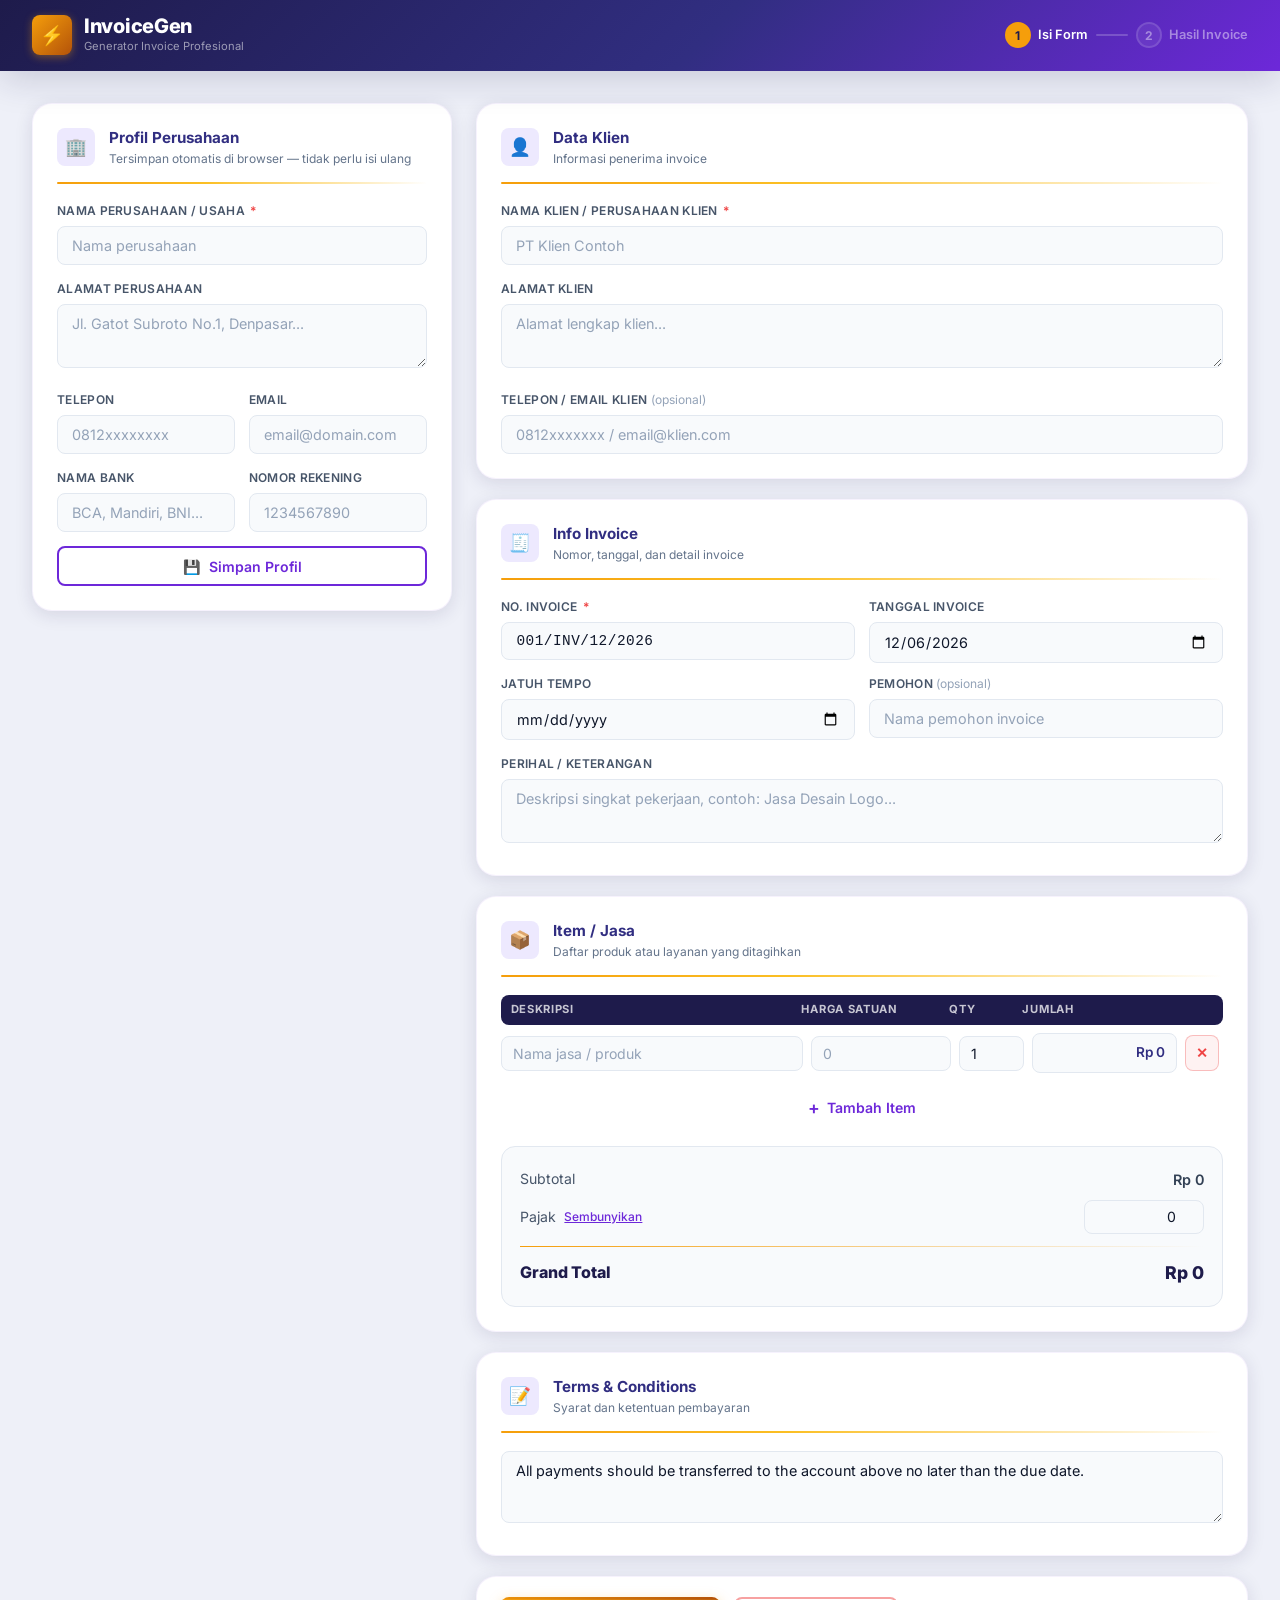
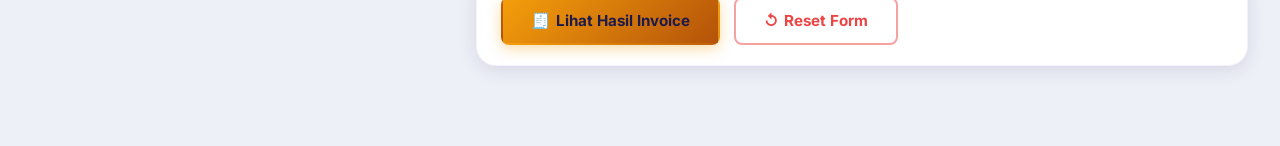
==== index.html @ cfbe99f2 "Invoice Generator" ====
<!DOCTYPE html>
<html lang="id">
<head>
  <meta charset="UTF-8" />
  <meta name="viewport" content="width=device-width, initial-scale=1.0" />
  <title>InvoiceGen — Buat Invoice Profesional</title>
  <meta name="description" content="Generator invoice profesional. Isi form, preview, download PDF, dan sinkronisasi ke Google Sheets." />
  <link rel="preconnect" href="https://fonts.googleapis.com" />
  <link rel="preconnect" href="https://fonts.gstatic.com" crossorigin />
  <link href="https://fonts.googleapis.com/css2?family=Inter:ital,wght@0,300;0,400;0,500;0,600;0,700;0,800;0,900;1,400&display=swap" rel="stylesheet" />
  <link rel="stylesheet" href="style.css" />
</head>
<body class="page-form">

  <!-- ═══════════════════ HEADER ═══════════════════ -->
  <header class="topbar">
    <div class="topbar-inner">
      <div class="topbar-brand">
        <div class="brand-logo">
          <span class="brand-icon">⚡</span>
        </div>
        <div>
          <h1 class="brand-name">InvoiceGen</h1>
          <p class="brand-sub">Generator Invoice Profesional</p>
        </div>
      </div>
      <nav class="topbar-steps">
        <div class="step step-active" id="step1-indicator">
          <span class="step-num">1</span>
          <span class="step-label">Isi Form</span>
        </div>
        <div class="step-divider"></div>
        <div class="step" id="step2-indicator">
          <span class="step-num">2</span>
          <span class="step-label">Hasil Invoice</span>
        </div>
      </nav>
    </div>
  </header>

  <!-- ═══════════════════ MAIN ═══════════════════ -->
  <main class="form-main">
    <div class="form-container">

      <!-- ─── COLUMN A: Profil & Pengaturan ─── -->
      <div class="form-col col-left">

        <!-- ░░ 1. PROFIL PERUSAHAAN ░░ -->
        <section class="card" id="section-profil">
          <div class="card-head">
            <div class="card-head-icon">🏢</div>
            <div>
              <h2 class="card-title">Profil Perusahaan</h2>
              <p class="card-desc">Tersimpan otomatis di browser — tidak perlu isi ulang</p>
            </div>
            <span class="badge badge-saved" id="profilBadge" style="display:none">✓ Tersimpan</span>
          </div>

          <div class="divider-gold"></div>

          <div class="field-group">
            <label class="label" for="namaPerusahaan">Nama Perusahaan / Usaha <span class="req">*</span></label>
            <input class="input" type="text" id="namaPerusahaan" placeholder="Nama perusahaan" />
          </div>

          <div class="field-group">
            <label class="label" for="alamatPerusahaan">Alamat Perusahaan</label>
            <textarea class="textarea" id="alamatPerusahaan" rows="2" placeholder="Jl. Gatot Subroto No.1, Denpasar..."></textarea>
          </div>

          <div class="field-row">
            <div class="field-group">
              <label class="label" for="teleponPerusahaan">Telepon</label>
              <input class="input" type="text" id="teleponPerusahaan" placeholder="0812xxxxxxxx" />
            </div>
            <div class="field-group">
              <label class="label" for="emailPerusahaan">Email</label>
              <input class="input" type="email" id="emailPerusahaan" placeholder="email@domain.com" />
            </div>
          </div>

          <div class="field-row">
            <div class="field-group">
              <label class="label" for="namaBank">Nama Bank</label>
              <input class="input" type="text" id="namaBank" placeholder="BCA, Mandiri, BNI..." />
            </div>
            <div class="field-group">
              <label class="label" for="nomorRekening">Nomor Rekening</label>
              <input class="input" type="text" id="nomorRekening" placeholder="1234567890" />
            </div>
          </div>

          <button class="btn btn-outline-purple w-full" id="btnSimpanProfil" onclick="simpanProfil()">
            💾 &nbsp;Simpan Profil
          </button>
        </section>

        <!-- ░░ 2. INTEGRASI GOOGLE SHEET ░░ -->
        <!-- <section class="card" id="section-gas" hidden>
          <div class="card-head">
            <div class="card-head-icon">📊</div>
            <div>
              <h2 class="card-title">Sinkronisasi Google Sheet</h2>
              <p class="card-desc">Simpan rekap invoice ke Google Sheets otomatis</p>
            </div>
          </div>
          <div class="divider-gold"></div>

          <details class="accordion">
            <summary class="accordion-summary">
              <span>📋 Cara Setup Google Apps Script</span>
              <span class="accordion-arrow">▼</span>
            </summary>
            <div class="accordion-body">
              <div class="step-guide">
                <div class="step-item">
                  <span class="step-badge">1</span>
                  <span>Buka Google Sheet Anda &amp; masuk ke menu <strong>Ekstensi &gt; Apps Script</strong>.</span>
                </div>
                <div class="step-item">
                  <span class="step-badge">2</span>
                  <span>Salin kode script di bawah ini, hapus kode lama di Apps Script, lalu tempelkan.</span>
                </div>
                <button class="btn btn-outline-purple btn-sm w-full" onclick="copyGASCode()" style="margin:.3rem 0;">
                  📋 Copy Kode Apps Script
                </button>
                <div class="step-item">
                  <span class="step-badge">3</span>
                  <span>Klik <strong>Deploy &gt; New deployment</strong>, pilih tipe <strong>Web app</strong>.</span>
                </div>
                <div class="step-item">
                  <span class="step-badge">4</span>
                  <span>Set <em>Execute as: Me</em> dan <em>Who has access: Anyone (Siapa Saja)</em>. Lalu Deploy.</span>
                </div>
                <div class="step-item">
                  <span class="step-badge">5</span>
                  <span>Salin URL Web App yang dihasilkan &amp; tempel ke variabel <code>GAS_URL</code> di <code>app.js</code> / <code>invoice.js</code>.</span>
                </div>
              </div>
            </div>
          </details>
        </section> -->

      </div>

      <!-- ─── COLUMN B: Data Invoice ─── -->
      <div class="form-col col-right">

        <!-- ░░ 3. DATA KLIEN ░░ -->
        <section class="card" id="section-klien">
          <div class="card-head">
            <div class="card-head-icon">👤</div>
            <div>
              <h2 class="card-title">Data Klien</h2>
              <p class="card-desc">Informasi penerima invoice</p>
            </div>
          </div>
          <div class="divider-gold"></div>

          <div class="field-group">
            <label class="label" for="namaKlien">Nama Klien / Perusahaan Klien <span class="req">*</span></label>
            <input class="input" type="text" id="namaKlien" placeholder="PT Klien Contoh" />
          </div>

          <div class="field-group">
            <label class="label" for="alamatKlien">Alamat Klien</label>
            <textarea class="textarea" id="alamatKlien" rows="2" placeholder="Alamat lengkap klien..."></textarea>
          </div>

          <div class="field-group">
            <label class="label" for="kontakKlien">Telepon / Email Klien <span class="optional">(opsional)</span></label>
            <input class="input" type="text" id="kontakKlien" placeholder="0812xxxxxxx / email@klien.com" />
          </div>
        </section>

        <!-- ░░ 4. INFO INVOICE ░░ -->
        <section class="card" id="section-info">
          <div class="card-head">
            <div class="card-head-icon">🧾</div>
            <div>
              <h2 class="card-title">Info Invoice</h2>
              <p class="card-desc">Nomor, tanggal, dan detail invoice</p>
            </div>
          </div>
          <div class="divider-gold"></div>

          <div class="field-row">
            <div class="field-group">
              <label class="label" for="noInvoice">No. Invoice <span class="req">*</span></label>
              <input class="input input-mono" type="text" id="noInvoice" placeholder="001/INV/09/2026" />
            </div>
            <div class="field-group">
              <label class="label" for="tanggalInvoice">Tanggal Invoice</label>
              <input class="input" type="date" id="tanggalInvoice" />
            </div>
          </div>

          <div class="field-row">
            <div class="field-group">
              <label class="label" for="jatuhTempo">Jatuh Tempo</label>
              <input class="input" type="date" id="jatuhTempo" />
            </div>
            <div class="field-group">
              <label class="label" for="pemohon">Pemohon <span class="optional">(opsional)</span></label>
              <input class="input" type="text" id="pemohon" placeholder="Nama pemohon invoice" />
            </div>
          </div>

          <div class="field-group">
            <label class="label" for="perihal">Perihal / Keterangan</label>
            <textarea class="textarea" id="perihal" rows="2" placeholder="Deskripsi singkat pekerjaan, contoh: Jasa Desain Logo..."></textarea>
          </div>
        </section>

        <!-- ░░ 5. ITEM / JASA ░░ -->
        <section class="card" id="section-items">
          <div class="card-head">
            <div class="card-head-icon">📦</div>
            <div>
              <h2 class="card-title">Item / Jasa</h2>
              <p class="card-desc">Daftar produk atau layanan yang ditagihkan</p>
            </div>
          </div>
          <div class="divider-gold"></div>

          <!-- Table header -->
          <div class="item-header">
            <span class="ih-desc">Deskripsi</span>
            <span class="ih-price">Harga Satuan</span>
            <span class="ih-qty">QTY</span>
            <span class="ih-total">Jumlah</span>
            <span class="ih-act"></span>
          </div>

          <div id="itemsContainer"></div>

          <button class="btn btn-add" onclick="tambahItem()">
            <span class="btn-add-icon">+</span> Tambah Item
          </button>

          <!-- Ringkasan -->
          <div class="summary-box">
            <div class="summary-row">
              <span class="summary-key">Subtotal</span>
              <span class="summary-val" id="subtotalDisplay">Rp 0</span>
            </div>
            <div class="summary-row" id="taxRowForm">
              <span class="summary-key">
                Pajak
                <button class="btn-link" id="btnTogglePajak" onclick="togglePajak()">Sembunyikan</button>
              </span>
              <input class="input input-sm input-right" type="number" id="pajakInput" value="0" min="0"
                     placeholder="0" oninput="hitungTotals()" />
            </div>
            <div class="summary-divider"></div>
            <div class="summary-row summary-grand-row">
              <span class="summary-grand-key">Grand Total</span>
              <span class="summary-grand-val" id="grandTotalDisplay">Rp 0</span>
            </div>
          </div>
        </section>

        <!-- ░░ 6. TERMS & CONDITIONS ░░ -->
        <section class="card" id="section-terms">
          <div class="card-head">
            <div class="card-head-icon">📝</div>
            <div>
              <h2 class="card-title">Terms &amp; Conditions</h2>
              <p class="card-desc">Syarat dan ketentuan pembayaran</p>
            </div>
          </div>
          <div class="divider-gold"></div>

          <div class="field-group">
            <textarea class="textarea" id="termsInput" rows="3"
              placeholder="All payments should be transferred to the account above no later than the due date.">All payments should be transferred to the account above no later than the due date.</textarea>
          </div>
        </section>

        <!-- ░░ ACTION BAR ░░ -->
        <div class="action-bar">
          <button class="btn btn-primary btn-action" id="btnGenerateInvoice" onclick="generateInvoice()">
            <span>🧾</span> Lihat Hasil Invoice
          </button>
          <button class="btn btn-outline-red btn-action" onclick="resetForm()">
            <span>↺</span> Reset Form
          </button>
        </div>

      </div>
    </div>
  </main>

  <!-- Toast -->
  <div class="toast" id="toast"></div>

  <script src="app.js"></script>
</body>
</html>
---- style.css ----
/* ════════════════════════════════════════════════
   INVOICEGEN — style.css
   Theme: Deep Purple + Amber Gold + Cyan Accent
   Font : Inter (Google Fonts)
   ════════════════════════════════════════════════ */

/* ── TOKENS ── */
:root {
  /* Purple palette */
  --p900: #1e1b4b;
  --p800: #272375;
  --p700: #312e81;
  --p600: #3d3a9e;
  --p500: #4c1d95;
  --p400: #6d28d9;
  --p300: #8b5cf6;
  --p100: #ede9fe;
  --p50 : #f5f3ff;
  /* Gold */
  --g600: #b45309;
  --g500: #d97706;
  --g400: #f59e0b;
  --g300: #fbbf24;
  --g100: #fef3c7;
  /* Cyan */
  --c500: #0891b2;
  --c400: #06b6d4;
  --c300: #22d3ee;
  --c100: #cffafe;
  /* Neutrals */
  --n900: #0f172a;
  --n800: #1e293b;
  --n700: #334155;
  --n600: #475569;
  --n500: #64748b;
  --n400: #94a3b8;
  --n300: #cbd5e1;
  --n200: #e2e8f0;
  --n100: #f1f5f9;
  --n50 : #f8fafc;
  /* Status */
  --red : #ef4444;
  --green:#22c55e;
  /* Misc */
  --white:#ffffff;
  --bg   :#eef0f8;
  --r-sm : 8px;
  --r-md : 14px;
  --r-lg : 20px;
  --shadow-sm: 0 1px 4px rgba(15,23,42,.08);
  --shadow-md: 0 4px 18px rgba(30,27,75,.12);
  --shadow-lg: 0 8px 36px rgba(30,27,75,.18);
  --shadow-xl: 0 16px 56px rgba(30,27,75,.22);
  --trans: all .22s cubic-bezier(.4,0,.2,1);
}

/* ── RESET ── */
*,*::before,*::after{box-sizing:border-box;margin:0;padding:0}
html{scroll-behavior:smooth;font-size:16px}
body{font-family:'Inter',-apple-system,BlinkMacSystemFont,sans-serif;background:var(--bg);color:var(--n900);line-height:1.6;min-height:100vh}
a{color:var(--p400);text-decoration:none}
a:hover{text-decoration:underline}
button{font-family:inherit;cursor:pointer}

/* ── SCROLLBAR ── */
::-webkit-scrollbar{width:5px;height:5px}
::-webkit-scrollbar-track{background:var(--n100)}
::-webkit-scrollbar-thumb{background:var(--p400);border-radius:99px}

/* ════════════════════════════════════════════════
   TOP BAR
   ════════════════════════════════════════════════ */
.topbar{
  background: linear-gradient(135deg, var(--p900) 0%, var(--p700) 55%, var(--p400) 100%);
  box-shadow: var(--shadow-lg);
  position: sticky;
  top: 0;
  z-index: 200;
}
.topbar-inner{
  max-width: 1280px;
  margin: 0 auto;
  padding: .9rem 2rem;
  display: flex;
  align-items: center;
  justify-content: space-between;
  gap: 1rem;
}
.topbar-brand{display:flex;align-items:center;gap:.75rem}
.brand-logo{
  width: 40px;height:40px;
  background: linear-gradient(135deg,var(--g400),var(--g600));
  border-radius: var(--r-sm);
  display:flex;align-items:center;justify-content:center;
  font-size:1.2rem;
  box-shadow:0 2px 8px rgba(245,158,11,.4);
  animation: brand-pulse 3s ease-in-out infinite;
}
@keyframes brand-pulse{0%,100%{box-shadow:0 2px 8px rgba(245,158,11,.4)}50%{box-shadow:0 2px 18px rgba(245,158,11,.7)}}
.brand-name{font-size:1.25rem;font-weight:800;color:#fff;letter-spacing:-.3px;line-height:1.2}
.brand-sub{font-size:.7rem;color:rgba(255,255,255,.55);font-weight:400}

/* Step indicator */
.topbar-steps{display:flex;align-items:center;gap:.5rem}
.step{display:flex;align-items:center;gap:.45rem;opacity:.45;transition:var(--trans)}
.step-active,.step-done{opacity:1}
.step-num{
  width:26px;height:26px;border-radius:50%;
  background:rgba(255,255,255,.15);border:2px solid rgba(255,255,255,.3);
  color:#fff;font-size:.75rem;font-weight:700;
  display:flex;align-items:center;justify-content:center;
  transition:var(--trans);
}
.step-active .step-num{background:var(--g400);border-color:var(--g400);color:var(--p900)}
.step-done .step-num{background:var(--green);border-color:var(--green);color:#fff}
.step-label{font-size:.8rem;font-weight:600;color:#fff}
.step-divider{width:32px;height:2px;background:rgba(255,255,255,.2);border-radius:2px}
.step-divider-done{background:var(--green)}

/* ════════════════════════════════════════════════
   FORM PAGE LAYOUT
   ════════════════════════════════════════════════ */
.page-form .form-main{
  max-width: 1280px;
  margin: 0 auto;
  padding: 2rem 2rem 5rem;
}
.form-container{
  display: grid;
  grid-template-columns: 420px 1fr;
  gap: 1.5rem;
  align-items: start;
}
.form-col{display:flex;flex-direction:column;gap:1.25rem}

/* ── CARD ── */
.card{
  background: var(--white);
  border-radius: var(--r-lg);
  padding: 1.5rem;
  box-shadow: var(--shadow-md);
  border: 1px solid rgba(109,40,217,.06);
  transition: var(--trans);
}
.card:hover{box-shadow:var(--shadow-lg)}

.card-head{
  display:flex;align-items:flex-start;gap:.85rem;margin-bottom:.85rem;
}
.card-head-icon{
  width:38px;height:38px;border-radius:var(--r-sm);
  background:var(--p100);
  display:flex;align-items:center;justify-content:center;
  font-size:1.1rem;flex-shrink:0;
}
.card-title{font-size:.95rem;font-weight:700;color:var(--p700);line-height:1.3}
.card-desc{font-size:.75rem;color:var(--n500);margin-top:.1rem}

.badge{display:inline-flex;align-items:center;padding:.2rem .65rem;border-radius:99px;font-size:.72rem;font-weight:600;margin-left:auto;flex-shrink:0}
.badge-saved{background:var(--green);color:#fff}

.divider-gold{height:2px;background:linear-gradient(90deg,var(--g400) 0%,var(--g300) 40%,transparent 100%);border-radius:2px;margin-bottom:1.1rem}

/* ── FORM ELEMENTS ── */
.label{display:block;font-size:.75rem;font-weight:600;color:var(--n600);margin-bottom:.35rem;letter-spacing:.3px;text-transform:uppercase}
.req{color:var(--red);margin-left:2px}
.optional{color:var(--n400);font-weight:400;text-transform:none;letter-spacing:0}

.input,.textarea{
  width:100%;padding:.62rem .9rem;
  border:1.5px solid var(--n200);border-radius:var(--r-sm);
  font-family:inherit;font-size:.9rem;color:var(--n900);
  background:var(--n50);outline:none;transition:var(--trans);
}
.input:focus,.textarea:focus{
  border-color:var(--p400);background:var(--white);
  box-shadow:0 0 0 3px rgba(109,40,217,.1);
}
.input::placeholder,.textarea::placeholder{color:var(--n400)}
.textarea{resize:vertical;min-height:64px}
.input-mono{font-family:'Courier New',monospace;letter-spacing:.5px}
.input-sm{width:120px!important;padding:.45rem .7rem!important;font-size:.88rem!important}
.input-right{text-align:right}

.field-group{margin-bottom:.9rem}
.field-group:last-child{margin-bottom:0}
.field-row{display:grid;grid-template-columns:1fr 1fr;gap:.85rem}

.input-action-row{display:flex;gap:.5rem;align-items:center}
.input-action-row .input{flex:1}

.status-text{font-size:.78rem;margin-top:.4rem;font-style:italic}

/* ── ACCORDION ── */
.accordion{border:1px solid var(--n200);border-radius:var(--r-sm);overflow:hidden;background:var(--n50)}
.accordion-summary{
  display:flex;align-items:center;justify-content:space-between;
  padding:.7rem 1rem;font-size:.85rem;font-weight:600;color:var(--p700);
  cursor:pointer;user-select:none;list-style:none;transition:background .2s;
}
.accordion-summary:hover{background:var(--n100)}
.accordion-summary::-webkit-details-marker{display:none}
.accordion-arrow{font-size:.9rem;transition:transform .25s}
details[open] .accordion-arrow{transform:rotate(180deg)}
.accordion-body{padding:1rem;border-top:1px solid var(--n200)}

.step-guide{display:flex;flex-direction:column;gap:.5rem}
.step-item{display:flex;align-items:flex-start;gap:.6rem;font-size:.82rem;color:var(--n700);line-height:1.5}
.step-badge{
  flex-shrink:0;width:20px;height:20px;border-radius:50%;
  background:var(--p400);color:#fff;font-size:.7rem;font-weight:700;
  display:flex;align-items:center;justify-content:center;margin-top:1px;
}

.code-wrap{margin:.5rem 0}
.code-block{
  background:var(--n900);color:var(--c300);
  border-radius:var(--r-sm);padding:.85rem;
  font-size:.75rem;overflow-x:auto;white-space:pre-wrap;word-break:break-word;
  font-family:'Courier New',monospace;line-height:1.55;margin-bottom:.4rem;
  max-height:200px;overflow-y:auto;
}

/* ── ITEMS TABLE ── */
.item-header{
  display:grid;grid-template-columns:minmax(0,1fr) minmax(120px,140px) 65px minmax(130px,145px) 38px;
  gap:.5rem;padding:.4rem .6rem;
  background:var(--p900);border-radius:var(--r-sm);margin-bottom:.5rem;
}
.item-header span{font-size:.7rem;font-weight:700;color:rgba(255,255,255,.75);letter-spacing:.7px;text-transform:uppercase}

.item-row{
  display:grid;grid-template-columns:minmax(0,1fr) minmax(120px,140px) 65px minmax(130px,145px) 38px;
  gap:.5rem;align-items:center;margin-bottom:.4rem;
  animation:slideIn .2s ease;
}
@keyframes slideIn{from{opacity:0;transform:translateY(-6px)}to{opacity:1;transform:translateY(0)}}

.item-row .input{padding:.5rem .7rem;font-size:.88rem;min-width:0;width:100%;box-sizing:border-box}

.item-total-display{
  background:var(--n50);border:1.5px solid var(--n200);border-radius:var(--r-sm);
  padding:.5rem .7rem;font-size:.85rem;font-weight:600;color:var(--p700);
  text-align:right;display:flex;align-items:center;justify-content:flex-end;min-height:38px;
  min-width:0;white-space:nowrap;overflow:hidden;box-sizing:border-box;
}

.btn-remove{
  width:34px;height:36px;border:1px solid rgba(239,68,68,.3);border-radius:var(--r-sm);
  background:rgba(239,68,68,.07);color:var(--red);font-size:.85rem;font-weight:700;
  display:flex;align-items:center;justify-content:center;transition:var(--trans);
}
.btn-remove:hover{background:var(--red);color:#fff;border-color:var(--red)}

.btn-add{
  width:100%;margin-top:.5rem;padding:.6rem;
  border:2px dashed var(--p300);border-radius:var(--r-sm);
  background:transparent;color:var(--p400);font-size:.88rem;font-weight:600;
  display:flex;align-items:center;justify-content:center;gap:.4rem;transition:var(--trans);
}
.btn-add:hover{background:var(--p100);border-style:solid}
.btn-add-icon{font-size:1.1rem;line-height:1}

/* ── SUMMARY BOX ── */
.summary-box{
  margin-top:1.1rem;background:var(--n50);border:1px solid var(--n200);
  border-radius:var(--r-md);padding:1rem 1.15rem;
}
.summary-row{display:flex;align-items:center;justify-content:space-between;padding:.3rem 0;gap:.5rem}
.summary-key{font-size:.88rem;color:var(--n600);display:flex;align-items:center;gap:.5rem}
.summary-val{font-size:.9rem;font-weight:600;color:var(--n700)}
.summary-divider{height:1px;background:linear-gradient(90deg,var(--g400),transparent);margin:.5rem 0}
.summary-grand-row{padding:.2rem 0}
.summary-grand-key{font-size:1rem;font-weight:800;color:var(--p900)}
.summary-grand-val{font-size:1.1rem;font-weight:800;color:var(--p900)}

.btn-link{
  background:none;border:none;font-family:inherit;font-size:.75rem;
  color:var(--p400);text-decoration:underline;cursor:pointer;padding:0;
  font-weight:500;
}

/* ── BUTTONS ── */
.btn{
  display:inline-flex;align-items:center;justify-content:center;gap:.4rem;
  padding:.6rem 1.2rem;border-radius:var(--r-sm);font-family:inherit;
  font-size:.88rem;font-weight:600;border:2px solid transparent;
  cursor:pointer;transition:var(--trans);text-decoration:none;white-space:nowrap;
}

.btn-primary{
  background:linear-gradient(135deg,var(--g400),var(--g600));color:var(--p900);
  box-shadow:0 4px 14px rgba(245,158,11,.35);font-size:.95rem;
}
.btn-primary:hover{transform:translateY(-2px);box-shadow:0 6px 22px rgba(245,158,11,.5);filter:brightness(1.05)}

.btn-gold{background:linear-gradient(135deg,var(--g400),var(--g600));color:var(--p900);box-shadow:0 3px 10px rgba(245,158,11,.3)}
.btn-gold:hover{transform:translateY(-1px);filter:brightness(1.05)}

.btn-outline-purple{background:transparent;border-color:var(--p400);color:var(--p400)}
.btn-outline-purple:hover{background:var(--p400);color:#fff}

.btn-outline-red{background:transparent;border-color:rgba(239,68,68,.5);color:var(--red)}
.btn-outline-red:hover{background:rgba(239,68,68,.08)}

.btn-outline-white{background:transparent;border-color:rgba(255,255,255,.4);color:#fff}
.btn-outline-white:hover{background:rgba(255,255,255,.1)}

.btn-ghost{background:rgba(255,255,255,.1);border-color:transparent;color:#fff}
.btn-ghost:hover{background:rgba(255,255,255,.18)}

.btn-ghost-white{background:rgba(255,255,255,.12);border-color:rgba(255,255,255,.25);color:#fff;font-size:.85rem}
.btn-ghost-white:hover{background:rgba(255,255,255,.22)}

.btn-xs{padding:.28rem .7rem;font-size:.78rem}
.btn-sm{padding:.48rem 1rem;font-size:.84rem}
.btn-lg{padding:.72rem 1.5rem;font-size:.95rem}
.btn-action{padding:.78rem 1.75rem;font-size:.95rem;font-weight:700}
.w-full{width:100%}

/* ── ACTION BAR ── */
.action-bar{
  display:flex;gap:.85rem;flex-wrap:wrap;
  background:var(--white);border-radius:var(--r-lg);
  padding:1.25rem 1.5rem;box-shadow:var(--shadow-md);
  border:1px solid rgba(109,40,217,.06);
}

/* ════════════════════════════════════════════════
   INVOICE PAGE
   ════════════════════════════════════════════════ */
.page-invoice body,.page-invoice{background:var(--n800)}

.invoice-main{
  min-height: calc(100vh - 64px);
  background: linear-gradient(180deg, var(--p900) 0%, var(--n800) 100%);
  padding-bottom: 4rem;
}

/* ── Toolbar ── */
.inv-toolbar{
  display:flex;align-items:center;justify-content:space-between;gap:1rem;
  padding:.85rem 2rem;
  background:rgba(255,255,255,.05);
  border-bottom:1px solid rgba(255,255,255,.08);
  backdrop-filter:blur(8px);
  flex-wrap:wrap;
}
.inv-toolbar-info{font-size:.9rem;font-weight:600;color:rgba(255,255,255,.7);font-family:'Courier New',monospace}
.inv-toolbar-actions{display:flex;gap:.75rem;align-items:center;flex-wrap:wrap}

/* ── Invoice document wrapper ── */
.inv-page-wrap{
  max-width: 860px;
  margin: 2.5rem auto 0;
  padding: 0 1.5rem;
}

.invoice-doc{
  background: var(--white);
  border-radius: var(--r-lg);
  overflow: hidden;
  box-shadow: var(--shadow-xl);
}

/* ── Doc Header ── */
.inv-doc-header{
  display:flex;align-items:stretch;justify-content:space-between;
  background:var(--p900);
  padding:2rem 2.25rem;
  position:relative;overflow:hidden;
  min-height:110px;
}
/* decorative circles */
.inv-doc-header::before{
  content:'';position:absolute;width:220px;height:220px;border-radius:50%;
  background:rgba(255,255,255,.03);top:-80px;left:-60px;
}
.inv-doc-header::after{
  content:'';position:absolute;width:150px;height:150px;border-radius:50%;
  background:rgba(255,255,255,.04);bottom:-60px;left:180px;
}

.inv-doc-company{z-index:1;max-width:55%}
.inv-doc-company-name{
  font-size:1.35rem;font-weight:800;color:var(--white);line-height:1.2;
  margin-bottom:.35rem;word-break:break-word;
}
.inv-doc-company-addr{font-size:.78rem;color:rgba(255,255,255,.6);line-height:1.5}
.inv-doc-company-contact{font-size:.78rem;color:rgba(255,255,255,.5);margin-top:.2rem}

.inv-doc-title-block{
  z-index:1;display:flex;flex-direction:column;align-items:flex-end;justify-content:center;
}
.inv-doc-title{
  background: linear-gradient(135deg, var(--c400), var(--c500));
  color: var(--white);
  font-size: 1.8rem;
  font-weight: 900;
  letter-spacing: 3px;
  padding: .5rem 1.5rem;
  border-radius: var(--r-sm);
  box-shadow: 0 4px 14px rgba(6,182,212,.35);
}
.inv-doc-deco-triangle{ display:none; }

/* ── Meta Row ── */
.inv-doc-meta{
  display:flex;justify-content:space-between;align-items:flex-start;
  padding:1.5rem 2.25rem 1.25rem;
  border-bottom:1px solid var(--n200);
  gap:2rem;
}
.inv-meta-label{font-size:.68rem;font-weight:800;color:var(--p400);letter-spacing:1.5px;text-transform:uppercase;margin-bottom:.5rem}
.inv-doc-client-name{font-size:1.05rem;font-weight:700;color:var(--p900);margin-bottom:.25rem}
.inv-doc-client-addr,.inv-doc-client-contact{font-size:.8rem;color:var(--n600);line-height:1.5;white-space:pre-wrap}

.inv-doc-company-addr{font-size:.78rem;color:rgba(255,255,255,.6);line-height:1.5;white-space:pre-wrap}

.inv-doc-details{text-align:right}
.inv-detail-table{border-collapse:collapse;font-size:.82rem}
.inv-det-k{color:var(--n500);font-weight:500;padding:.1rem .75rem .1rem 0;white-space:nowrap;text-align:left}
.inv-det-v{color:var(--n800);font-weight:600;text-align:right;padding:.1rem 0}

/* ── Items Table ── */
.inv-doc-table{width:100%;border-collapse:collapse}
.inv-th{
  background:var(--p700);color:#fff;font-size:.72rem;font-weight:700;
  letter-spacing:.8px;text-transform:uppercase;padding:.65rem 1.5rem;text-align:left;
}
.inv-th.inv-th-r{text-align:right}

.inv-td{padding:.55rem 1.5rem;font-size:.84rem;color:var(--n700);border-bottom:1px solid var(--n100)}
.inv-td.inv-td-r{text-align:right}
.inv-td.inv-td-desc{color:var(--p700);font-weight:500;white-space:pre-wrap}
.inv-doc-table tbody tr:last-child td{border-bottom:none}
.inv-doc-table tbody tr:nth-child(even){background:var(--n50)}

/* ── Totals ── */
.inv-doc-totals{background:var(--n50);border-top:1px solid var(--n200)}
.inv-totals-inner{max-width:320px;margin-left:auto;padding:1rem 1.5rem}
.inv-total-row{display:flex;justify-content:space-between;padding:.3rem 0;font-size:.88rem;color:var(--n600)}
.inv-total-sub{font-weight:500}
.inv-total-tax{}
.inv-total-grand{
  display:flex;justify-content:space-between;align-items:center;
  background:var(--p900);color:#fff;font-weight:800;font-size:1rem;
  padding:.7rem 1.5rem;margin:0 -1.5rem -1rem;border-radius:0 0 0 var(--r-sm);
}

/* ── Footer Terms & Bank ── */
.inv-doc-footer{
  display:flex;gap:2rem;padding:1.5rem 2.25rem;
  border-top:1px solid var(--n200);
}
.inv-doc-terms{flex:1}
.inv-doc-bank{flex:1;text-align:right}
.inv-footer-title{font-size:.72rem;font-weight:800;color:var(--g500);letter-spacing:.8px;text-transform:uppercase;margin-bottom:.4rem}
.inv-footer-text{font-size:.8rem;color:var(--n600);line-height:1.6;white-space:pre-wrap}
.inv-bank-row{font-size:.82rem;color:var(--n700);font-weight:500;line-height:1.7}

/* ── Footer Strip ── */
.inv-doc-strip{
  height:7px;
  background:linear-gradient(90deg,var(--p900),var(--p400),var(--c400),var(--g400));
}

/* ── Generated note ── */
.inv-generated-note{
  text-align:center;font-size:.78rem;color:rgba(255,255,255,.3);
  margin-top:1.25rem;padding-bottom:1rem;
}

/* ════════════════════════════════════════════════
   TOAST
   ════════════════════════════════════════════════ */
.toast{
  position:fixed;bottom:2rem;left:50%;
  transform:translateX(-50%) translateY(120px);
  background:var(--n800);color:#fff;padding:.75rem 1.6rem;
  border-radius:99px;font-size:.88rem;font-weight:600;
  box-shadow:var(--shadow-lg);z-index:9999;opacity:0;
  transition:all .4s cubic-bezier(.34,1.56,.64,1);
  pointer-events:none;white-space:nowrap;
}
.toast.show{transform:translateX(-50%) translateY(0);opacity:1}
.toast.success{background:var(--green)}
.toast.error{background:var(--red)}
.toast.info{background:var(--p400)}

/* ════════════════════════════════════════════════
   RESPONSIVE
   ════════════════════════════════════════════════ */
@media(max-width:960px){
  .form-container{grid-template-columns:1fr}
  .topbar-inner{flex-wrap:wrap;gap:.75rem}
  .inv-doc-header{padding:1.5rem}
  .inv-doc-meta{flex-direction:column;gap:1rem}
  .inv-doc-details{text-align:left}
  .inv-detail-table .inv-det-v{text-align:left}
  .inv-doc-footer{flex-direction:column;gap:1rem}
  .inv-doc-bank{text-align:left}
  .inv-totals-inner{max-width:100%}
  .inv-total-grand{border-radius:0}
}
@media(max-width:680px){
  .page-form .form-main{padding:1rem 1rem 4rem}
  .field-row{grid-template-columns:1fr}
  .item-header{grid-template-columns:minmax(150px,1fr) 120px 55px 130px 36px;font-size:.65rem}
  .item-row{grid-template-columns:minmax(150px,1fr) 120px 55px 130px 36px}
  .inv-toolbar{padding:.75rem 1rem}
  .inv-page-wrap{padding:0 .75rem;margin-top:1.5rem}
  .inv-doc-header{min-height:auto}
  .inv-th,.inv-td{padding:.5rem 1rem}
}
@media(max-width:480px){
  .topbar-steps{display:none}
  .action-bar{flex-direction:column}
  .action-bar .btn{width:100%}
  .inv-toolbar-actions{width:100%}
  .inv-toolbar-actions .btn{flex:1}
}

/* ════════════════════════════════════════════════
   PRINT MEDIA STYLES
   ════════════════════════════════════════════════ */
@media print {
  /* Pertahankan warna dan background invoice pada print preview/PDF. */
  *, *::before, *::after {
    -webkit-print-color-adjust: exact !important;
    print-color-adjust: exact !important;
  }
  @page {
    size: A4;
    margin: 0;
  }
  body, .page-invoice, .invoice-main {
    background: #ffffff !important;
    padding: 0 !important;
    margin: 0 !important;
    min-height: auto !important;
  }
  .topbar, .inv-toolbar, .inv-generated-note, .toast {
    display: none !important;
  }
  .inv-page-wrap {
    max-width: 100% !important;
    margin: 0 !important;
    padding: 0 !important;
  }
  .invoice-doc {
    display: block !important;
    box-shadow: none !important;
    border-radius: 0 !important;
    width: 100% !important;
    max-width: none !important;
  }
  .inv-doc-header,
  .inv-th,
  .inv-total-grand,
  .inv-doc-strip {
    -webkit-print-color-adjust: exact !important;
    print-color-adjust: exact !important;
  }
}
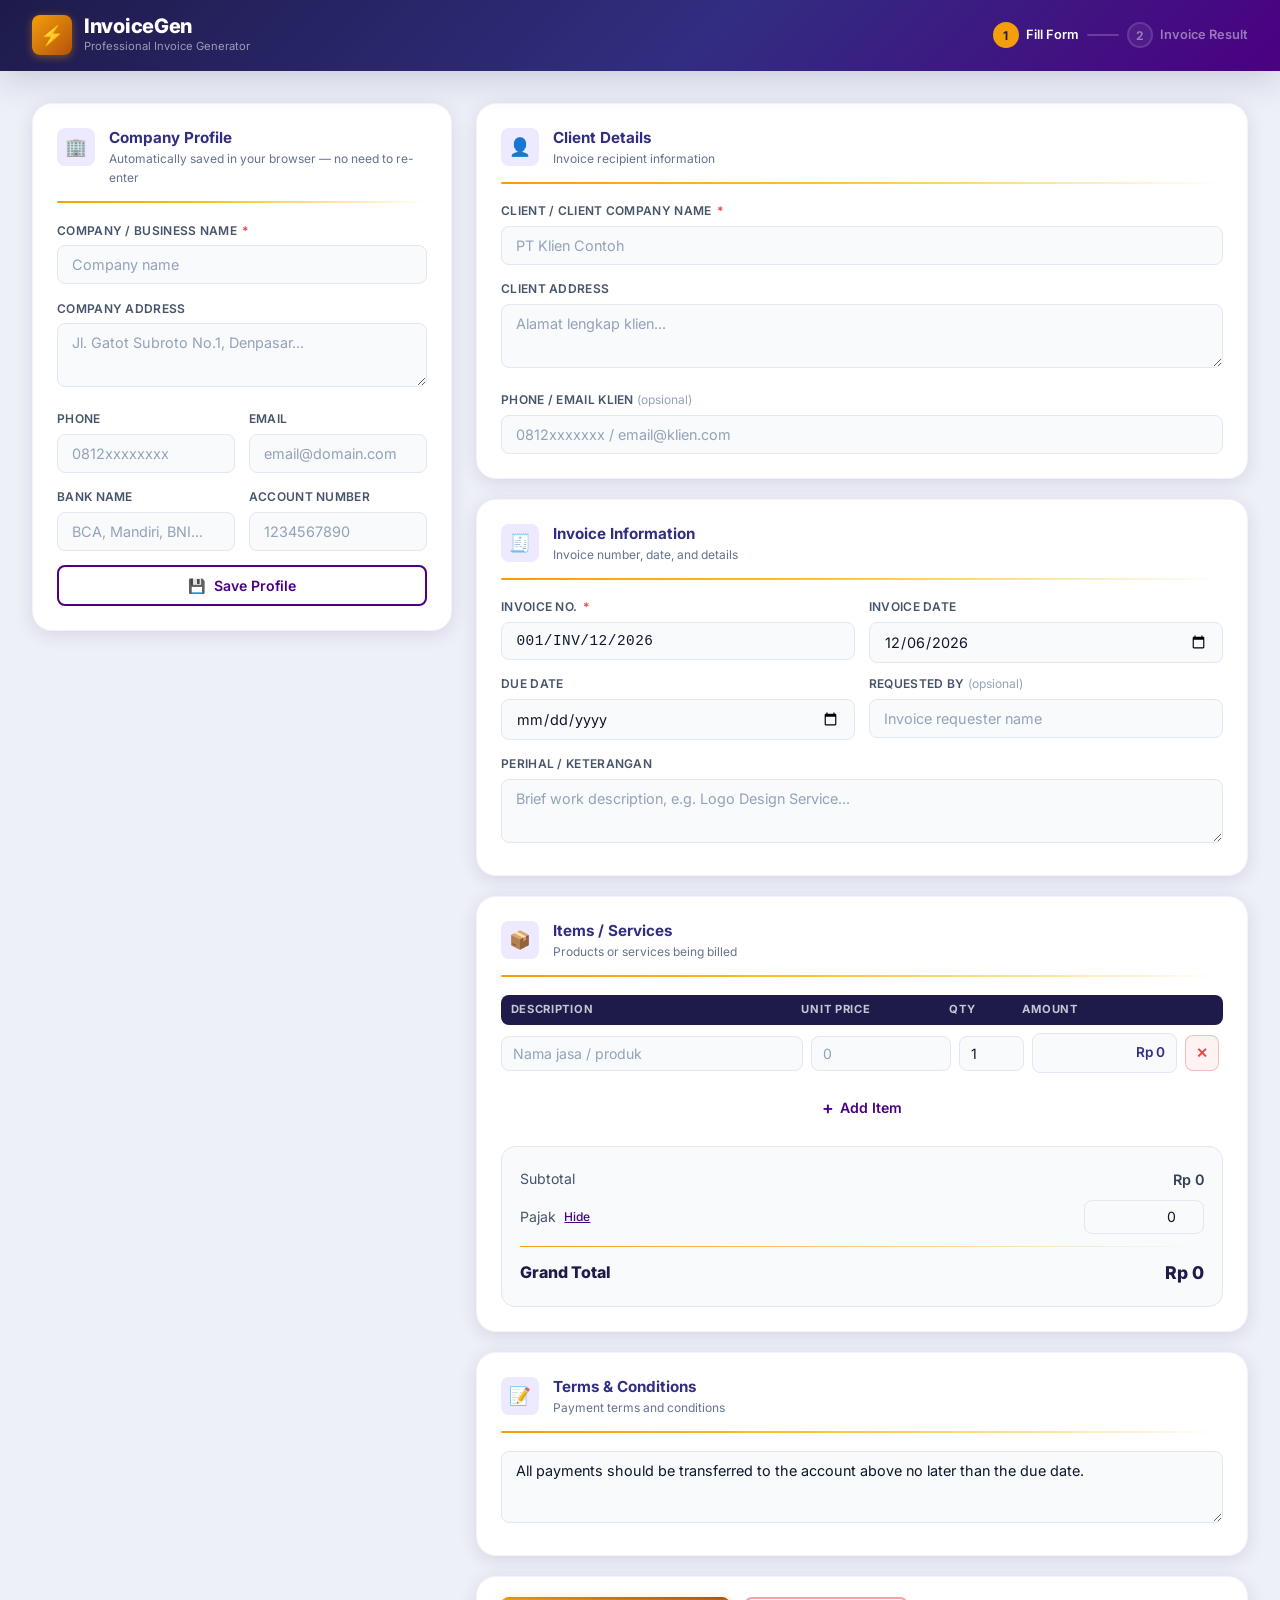
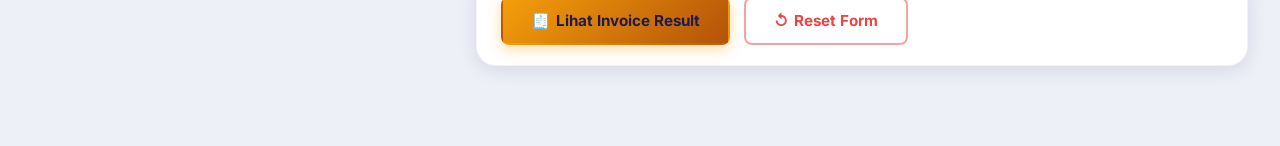
==== commit 766abb78: "Update indigo branding and English interface" ====
--- a/index.html
+++ b/index.html
@@ -1,5 +1,5 @@
 <!DOCTYPE html>
-<html lang="id">
+<html lang="en">
 <head>
   <meta charset="UTF-8" />
   <meta name="viewport" content="width=device-width, initial-scale=1.0" />
@@ -294,6 +294,6 @@
   <!-- Toast -->
   <div class="toast" id="toast"></div>
 
-  <script src="app.js"></script>
+  <script src="app.js?v=20260904"></script>
 </body>
 </html>
--- a/style.css
+++ b/style.css
@@ -12,7 +12,7 @@
   --p700: #312e81;
   --p600: #3d3a9e;
   --p500: #4c1d95;
-  --p400: #6d28d9;
+  --p400: #4B0082;
   --p300: #8b5cf6;
   --p100: #ede9fe;
   --p50 : #f5f3ff;
@@ -57,7 +57,7 @@
 /* ── RESET ── */
 *,*::before,*::after{box-sizing:border-box;margin:0;padding:0}
 html{scroll-behavior:smooth;font-size:16px}
-body{font-family:'Inter',-apple-system,BlinkMacSystemFont,sans-serif;background:var(--bg);color:var(--n900);line-height:1.6;min-height:100vh}
+body{font-family:'Inter',-apple-system,BlinkMacSystemFont,sans-serif;background:var(--bg);color:var(--n900);line-height:1.6;min-height:100vh;overflow-x:hidden}
 a{color:var(--p400);text-decoration:none}
 a:hover{text-decoration:underline}
 button{font-family:inherit;cursor:pointer}
@@ -130,8 +130,10 @@
   grid-template-columns: 420px 1fr;
   gap: 1.5rem;
   align-items: start;
-}
-.form-col{display:flex;flex-direction:column;gap:1.25rem}
+  width: 100%;
+  min-width: 0;
+}
+.form-col{display:flex;flex-direction:column;gap:1.25rem;min-width:0}
 
 /* ── CARD ── */
 .card{
@@ -140,6 +142,8 @@
   padding: 1.5rem;
   box-shadow: var(--shadow-md);
   border: 1px solid rgba(109,40,217,.06);
+  min-width: 0;
+  max-width: 100%;
   transition: var(--trans);
 }
 .card:hover{box-shadow:var(--shadow-lg)}
@@ -492,7 +496,8 @@
    RESPONSIVE
    ════════════════════════════════════════════════ */
 @media(max-width:960px){
-  .form-container{grid-template-columns:1fr}
+  .form-container{grid-template-columns:minmax(0,1fr);width:100%;min-width:0}
+  .form-col{width:100%;min-width:0}
   .topbar-inner{flex-wrap:wrap;gap:.75rem}
   .inv-doc-header{padding:1.5rem}
   .inv-doc-meta{flex-direction:column;gap:1rem}
@@ -504,21 +509,50 @@
   .inv-total-grand{border-radius:0}
 }
 @media(max-width:680px){
-  .page-form .form-main{padding:1rem 1rem 4rem}
+  /* Tabel item tetap terbaca pada layar sempit; geser horizontal bila perlu. */
+  #section-items{overflow-x:auto}
+  #section-items .item-header,
+  #section-items #itemsContainer{min-width:511px}
+  .page-form .form-main{padding:1rem 1rem 4rem;width:100%;max-width:100%;min-width:0}
+  .topbar-inner{padding:.75rem 1rem}
+  .topbar-brand{min-width:0}
+  .brand-name{font-size:1.05rem}
+  .brand-sub{font-size:.62rem;white-space:nowrap}
   .field-row{grid-template-columns:1fr}
   .item-header{grid-template-columns:minmax(150px,1fr) 120px 55px 130px 36px;font-size:.65rem}
   .item-row{grid-template-columns:minmax(150px,1fr) 120px 55px 130px 36px}
   .inv-toolbar{padding:.75rem 1rem}
+  .page-invoice .inv-toolbar{display:grid;grid-template-columns:1fr;gap:.6rem}
+  .page-invoice .inv-toolbar > .btn{width:100%;justify-content:center}
+  .inv-toolbar-info{order:1;width:100%;font-size:.8rem;text-align:center}
+  .inv-toolbar-actions{width:100%;display:grid;grid-template-columns:1fr 1fr;gap:.5rem}
+  .inv-toolbar-actions{order:2}
+  .inv-toolbar-actions .btn{width:100%;padding:.55rem .5rem;font-size:.78rem}
+  .inv-toolbar-actions #btnDownloadPDF{grid-column:1 / -1}
   .inv-page-wrap{padding:0 .75rem;margin-top:1.5rem}
   .inv-doc-header{min-height:auto}
+  .inv-doc-header{padding:1.25rem 1rem;gap:.75rem}
+  .inv-doc-company{max-width:52%}
+  .inv-doc-company-name{font-size:1.05rem}
+  .inv-doc-title{font-size:1.25rem;padding:.45rem .8rem;letter-spacing:2px}
+  .inv-doc-meta{padding:1.1rem 1rem}
   .inv-th,.inv-td{padding:.5rem 1rem}
+  .inv-th{font-size:.62rem}
+  .inv-td{font-size:.75rem}
 }
 @media(max-width:480px){
   .topbar-steps{display:none}
   .action-bar{flex-direction:column}
   .action-bar .btn{width:100%}
-  .inv-toolbar-actions{width:100%}
+  .inv-toolbar-actions{grid-template-columns:1fr}
   .inv-toolbar-actions .btn{flex:1}
+  .inv-page-wrap{padding:0 .5rem}
+  .inv-doc-header{align-items:flex-start}
+  .inv-doc-company{max-width:58%}
+  .inv-doc-title{font-size:1.05rem;padding:.4rem .55rem}
+  .inv-detail-table{font-size:.74rem}
+  .inv-det-k{padding-right:.45rem}
+  .inv-totals-inner{padding-left:1rem;padding-right:1rem}
 }
 
 /* ════════════════════════════════════════════════
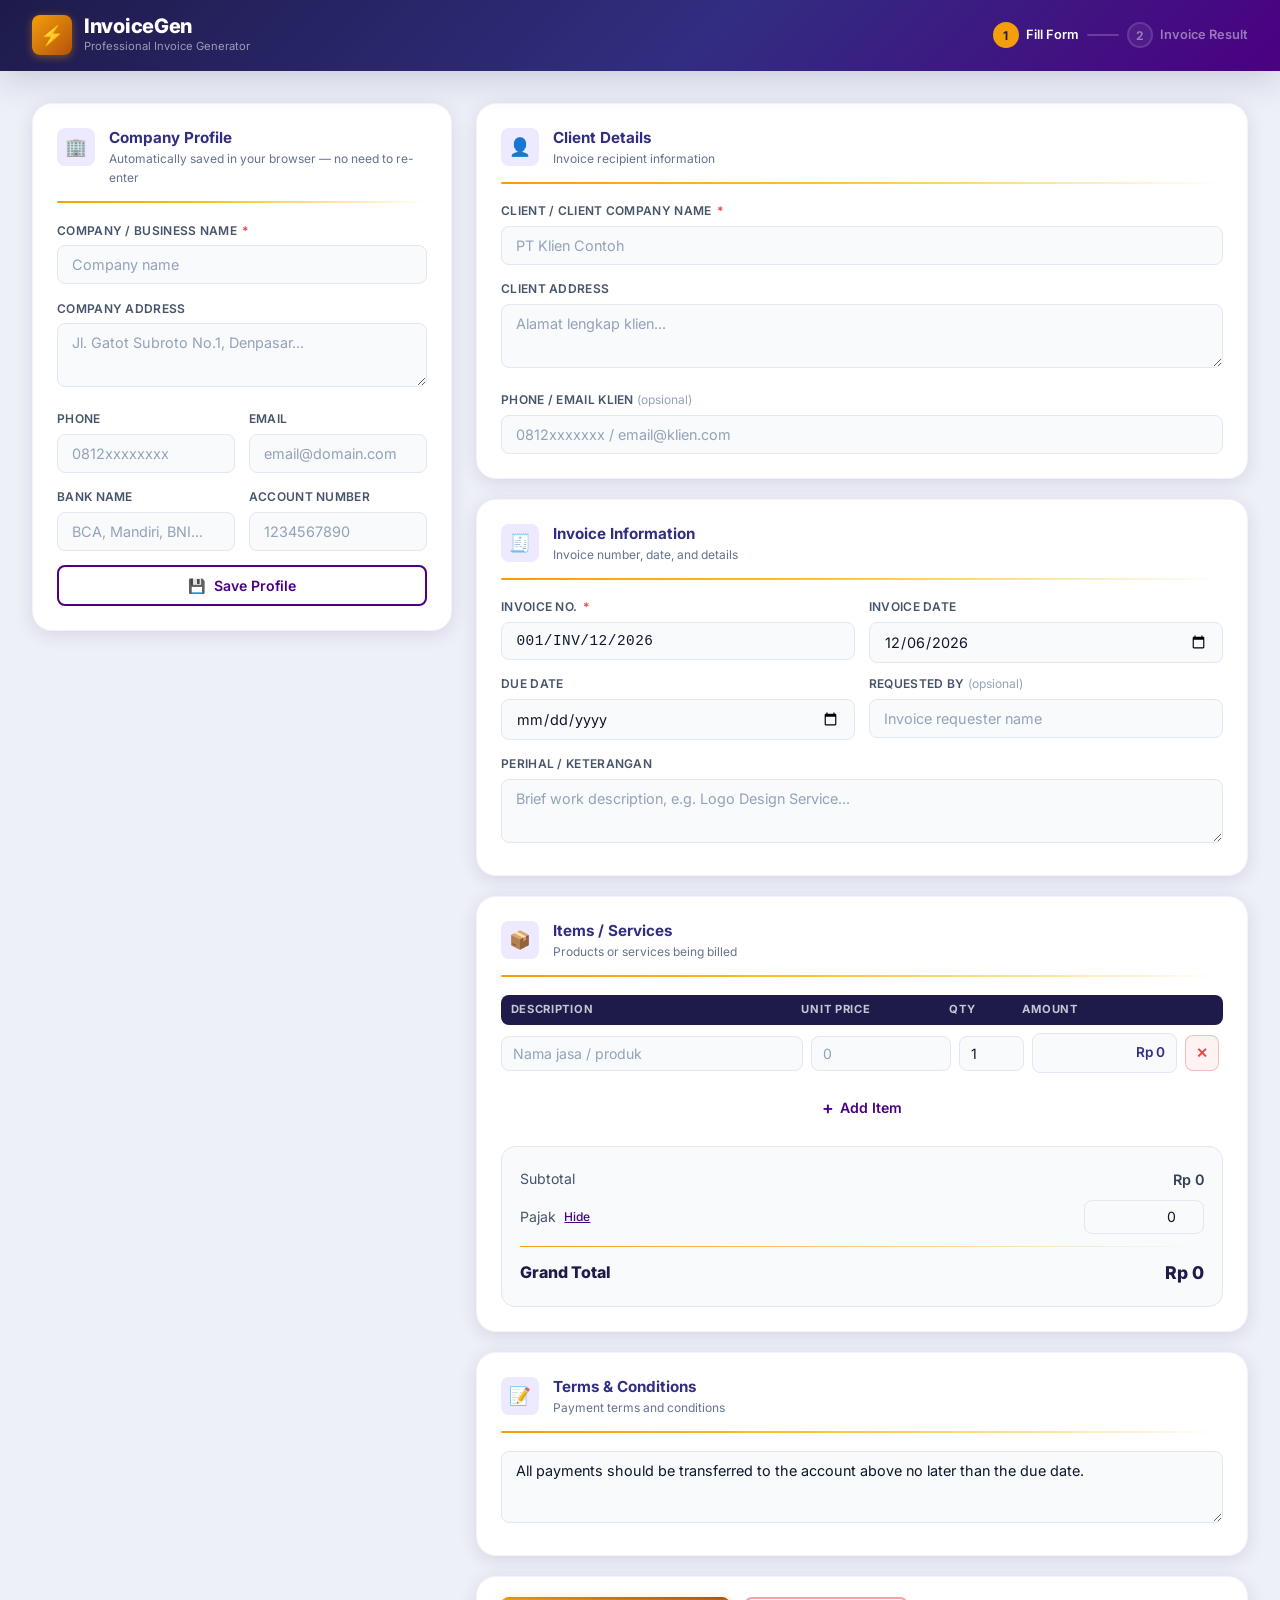
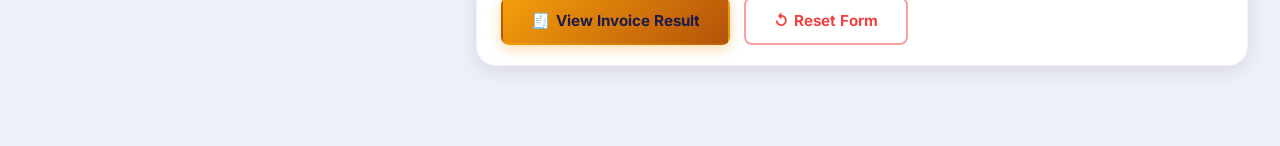
==== commit 09a0cca3: "Update button text for invoice action" ====
--- a/index.html
+++ b/index.html
@@ -280,7 +280,7 @@
         <!-- ░░ ACTION BAR ░░ -->
         <div class="action-bar">
           <button class="btn btn-primary btn-action" id="btnGenerateInvoice" onclick="generateInvoice()">
-            <span>🧾</span> Lihat Hasil Invoice
+            <span>🧾</span> View Invoice Result
           </button>
           <button class="btn btn-outline-red btn-action" onclick="resetForm()">
             <span>↺</span> Reset Form
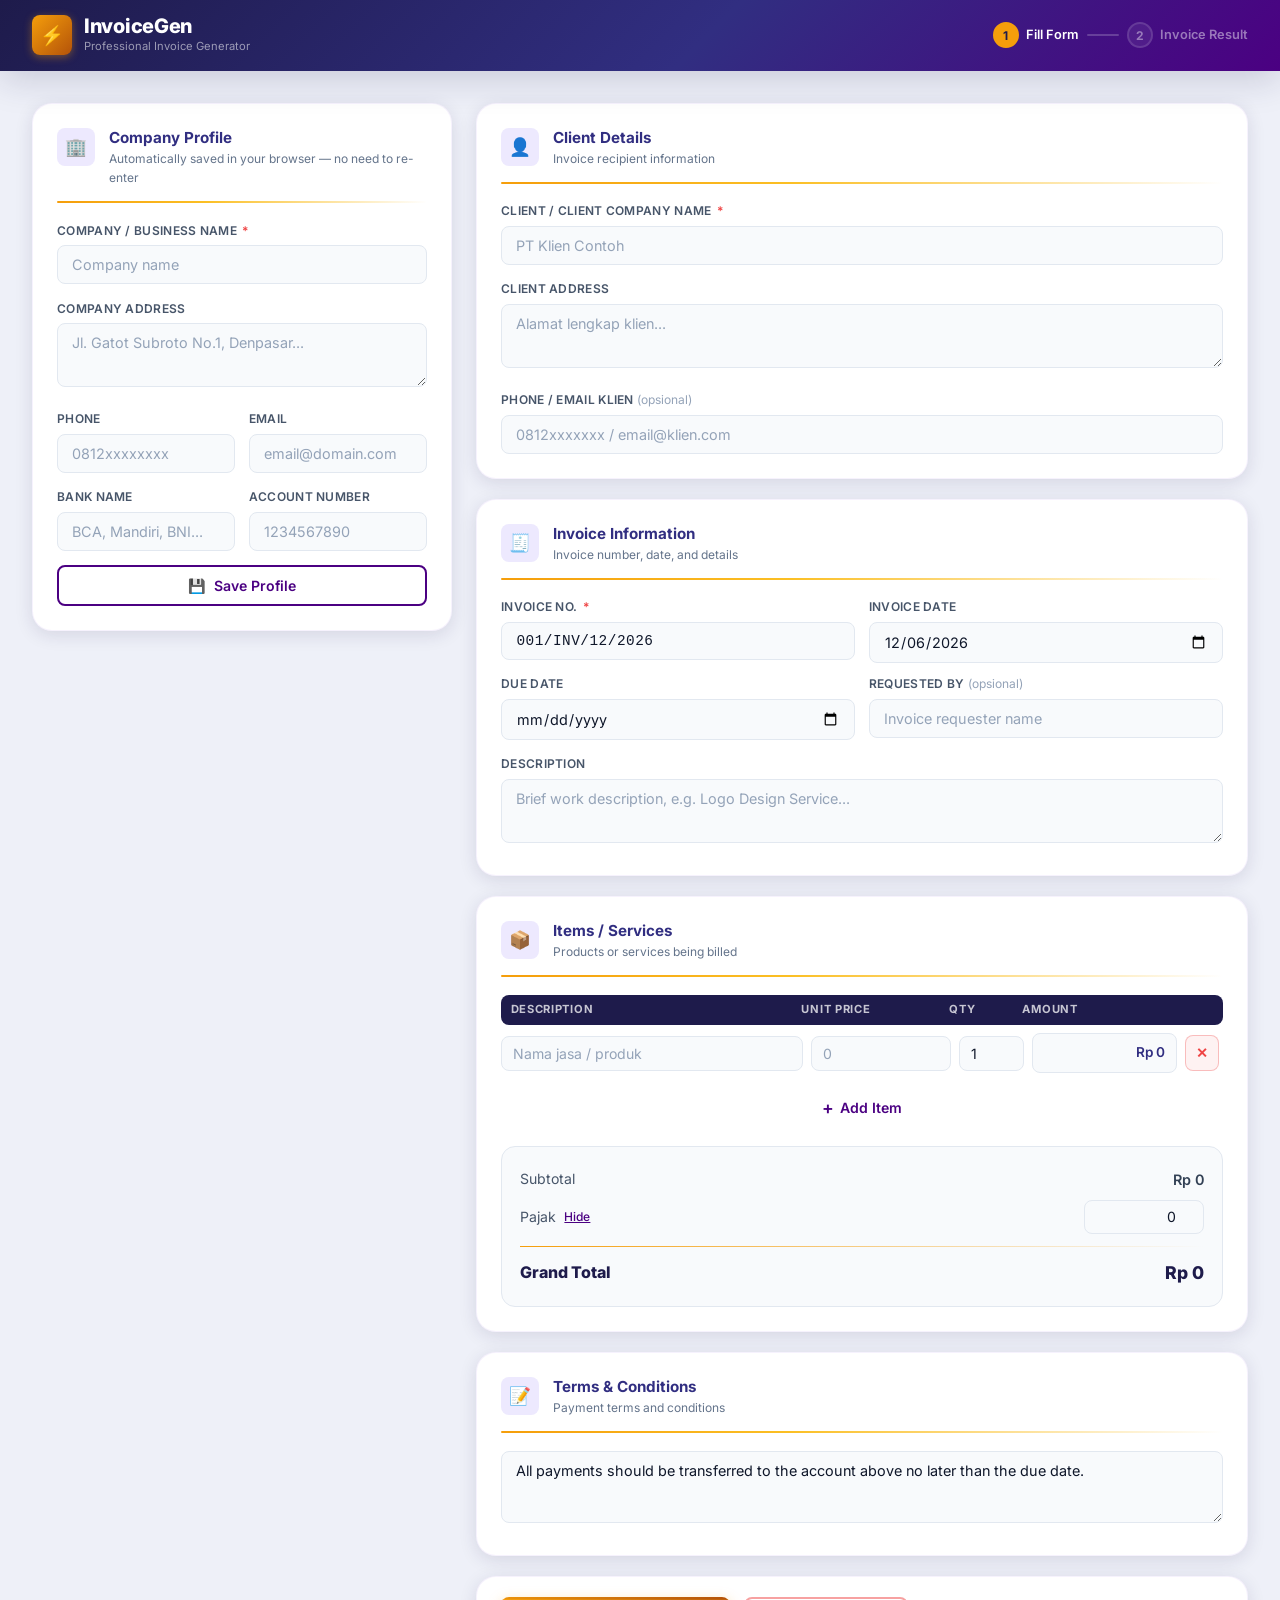
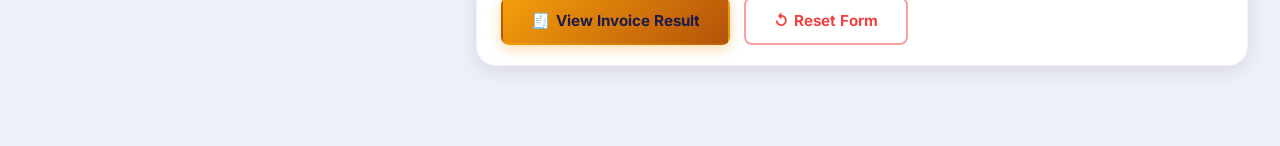
==== commit 5a5a4415: "Update index.html" ====
--- a/index.html
+++ b/index.html
@@ -207,7 +207,7 @@
           </div>
 
           <div class="field-group">
-            <label class="label" for="perihal">Perihal / Keterangan</label>
+            <label class="label" for="perihal">Description</label>
             <textarea class="textarea" id="perihal" rows="2" placeholder="Deskripsi singkat pekerjaan, contoh: Jasa Desain Logo..."></textarea>
           </div>
         </section>
